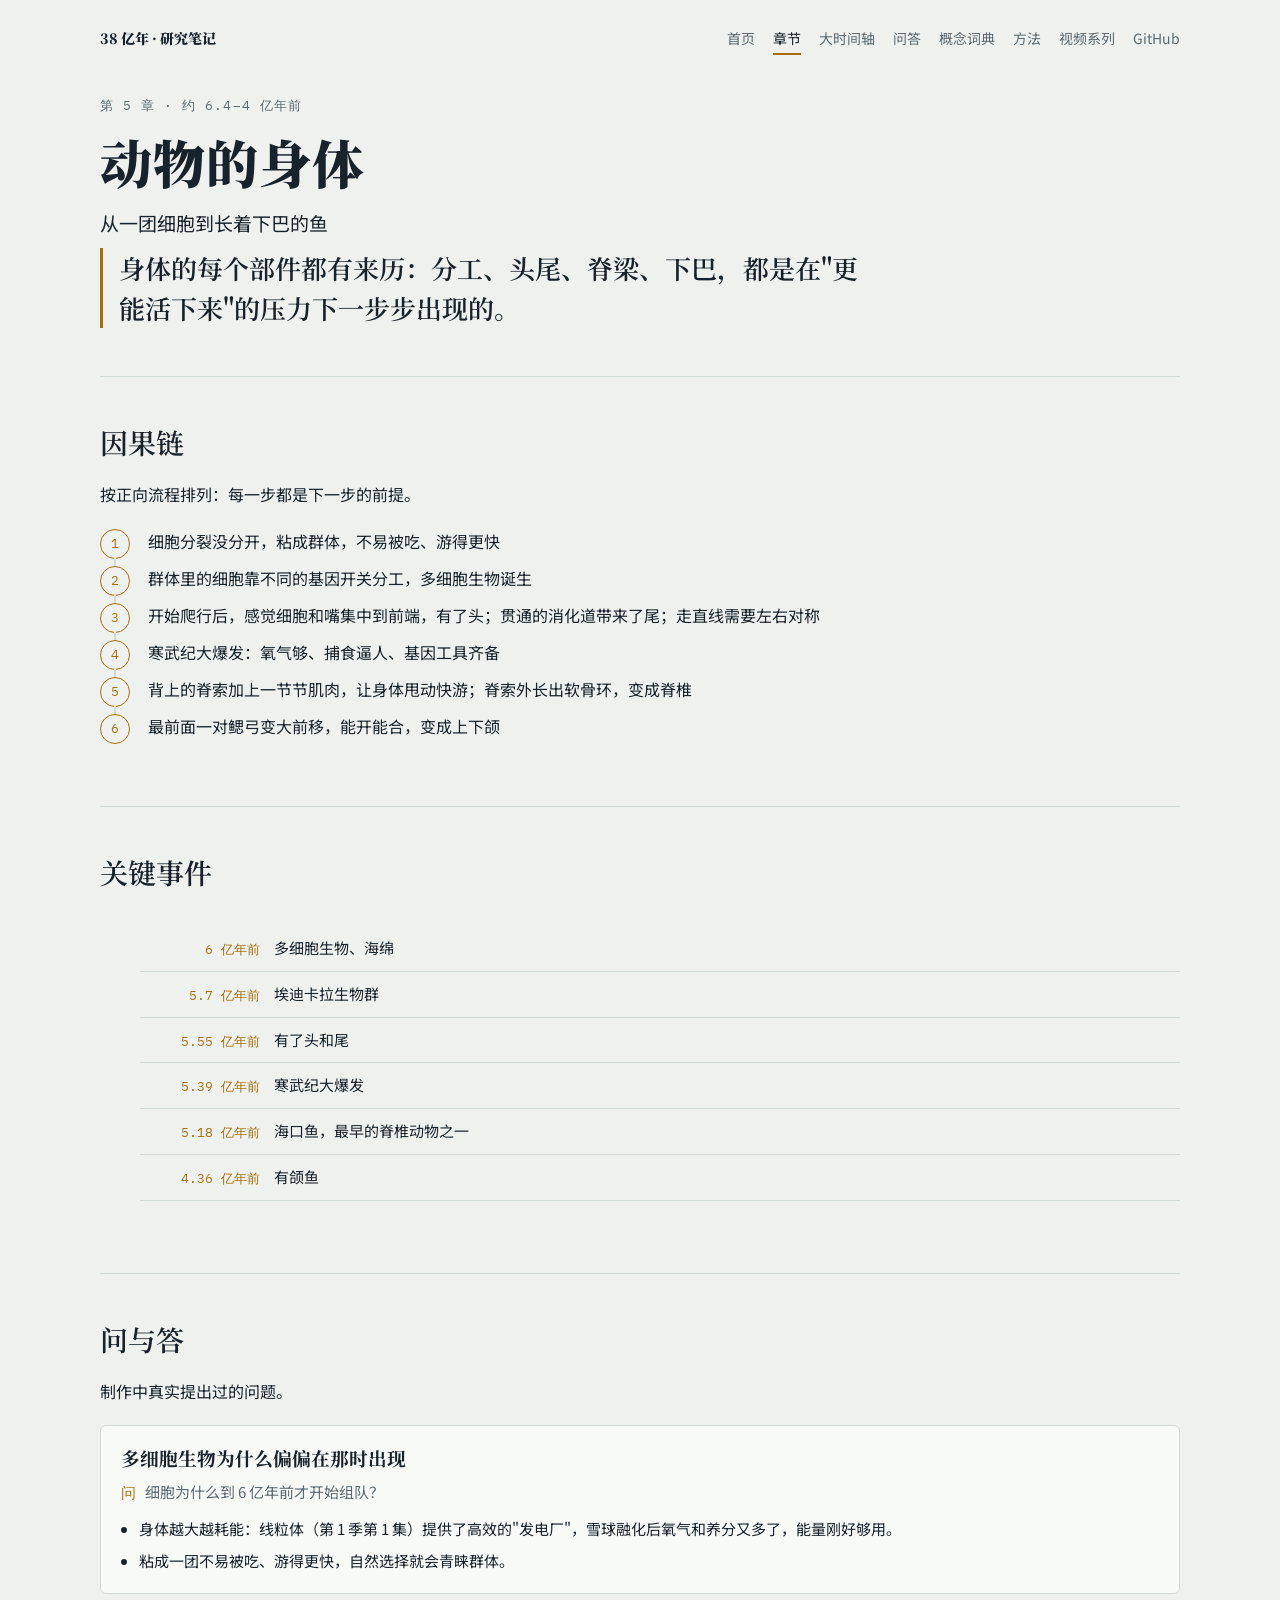
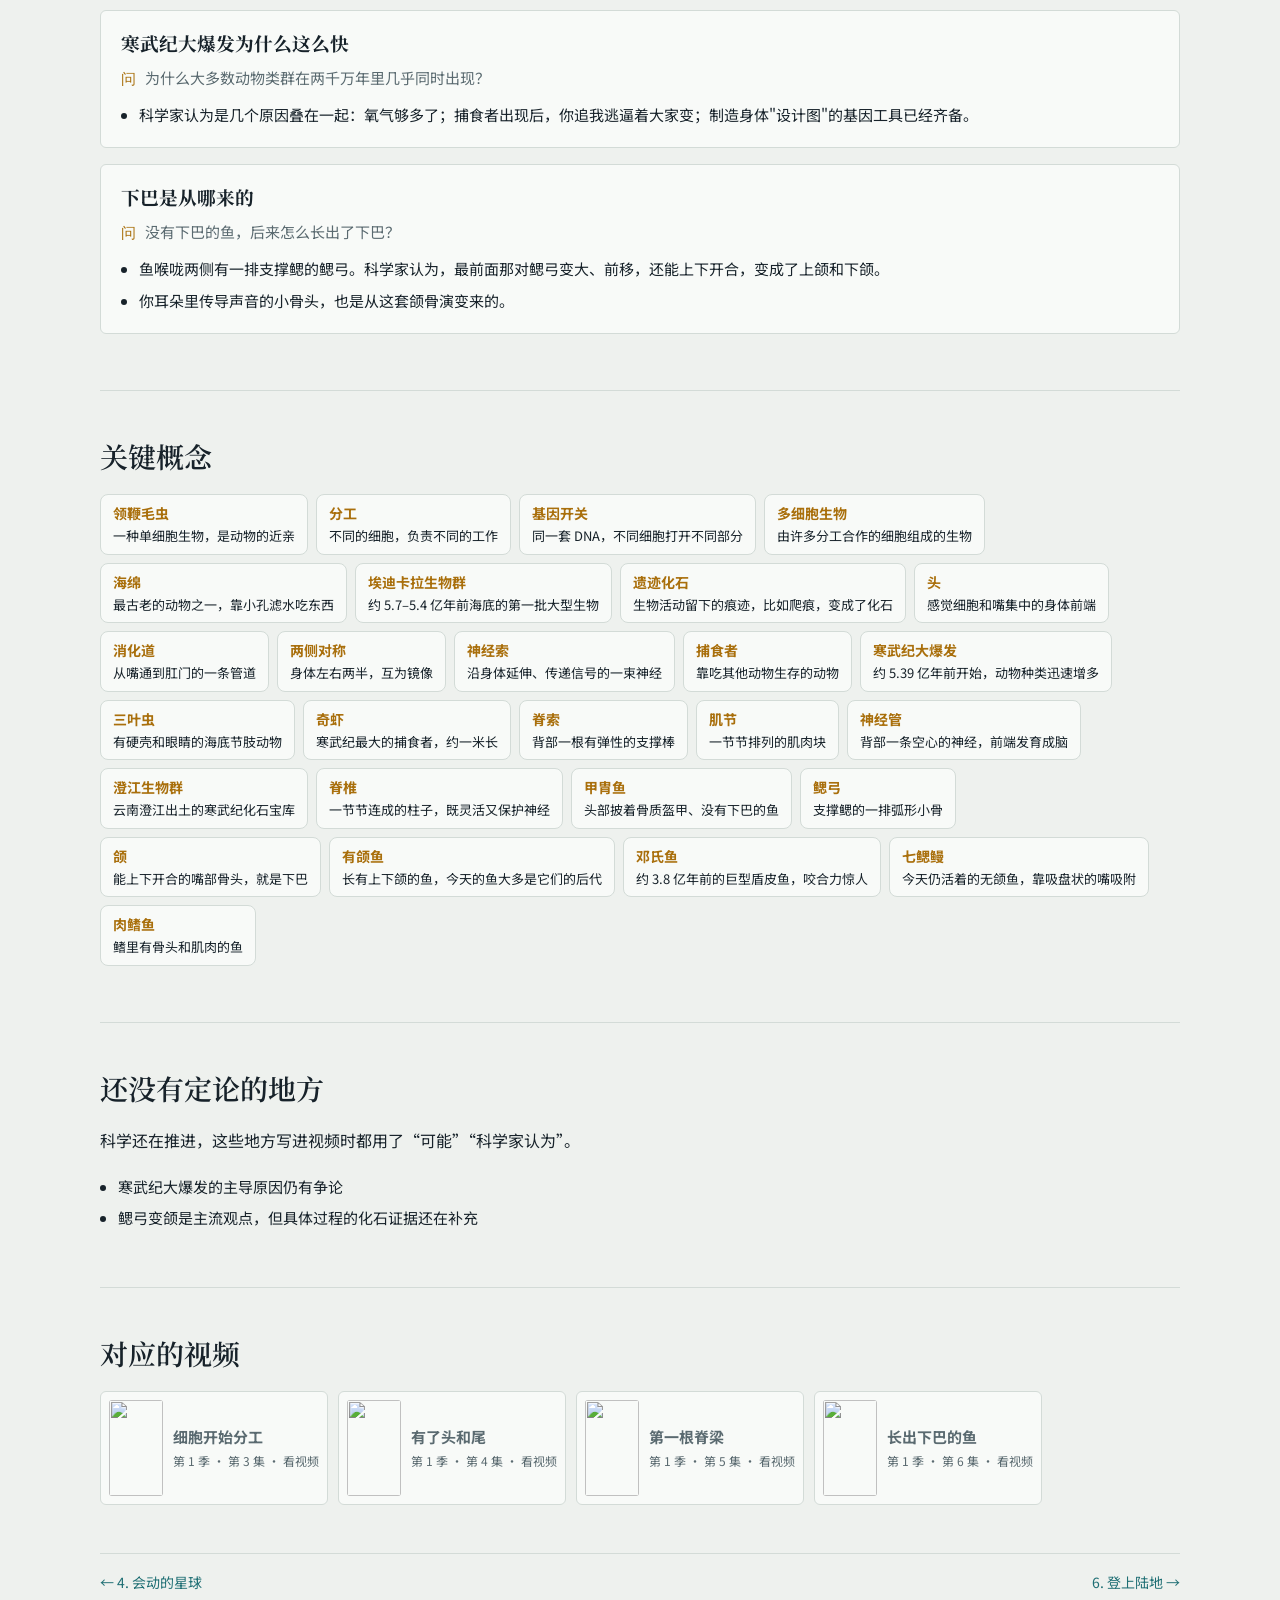
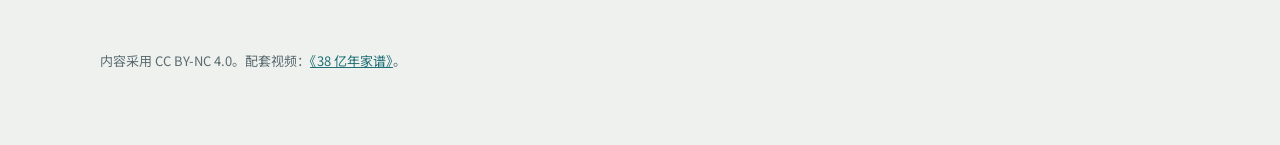
==== ch-body.html @ 41a0f49c "Research notes site: two lines, seven chapters, timeline, Q&A, glossary, method Co-Authored-By: Clau" ====
<!doctype html>
<html lang="zh-CN"><head><meta charset="utf-8"><meta name="viewport" content="width=device-width, initial-scale=1, viewport-fit=cover">
<title>动物的身体 · 38 亿年研究笔记</title><meta name="description" content="身体的每个部件都有来历：分工、头尾、脊梁、下巴，都是在&quot;更能活下来&quot;的压力下一步步出现的。"><link rel="preconnect" href="https://fonts.googleapis.com"><link rel="stylesheet" href="https://fonts.googleapis.com/css2?family=Noto+Serif+SC:wght@600;900&family=Noto+Sans+SC:wght@400;500;700&family=IBM+Plex+Mono:wght@400;500&display=swap"><link rel="stylesheet" href="style.css"></head>
<body><div class="wrap"><nav class="nav" aria-label="网站导航"><a class="brand" href="index.html">38 亿年 · 研究笔记</a><a href="index.html">首页</a><a href="ch-earth.html" aria-current="page">章节</a><a href="timeline.html">大时间轴</a><a href="questions.html">问答</a><a href="glossary.html">概念词典</a><a href="method.html">方法</a><a href="https://4jt8jty9sk-cpu.github.io/38-billion-years/site/">视频系列</a><a href="https://github.com/4jt8jty9sk-cpu/38-billion-years-research">GitHub</a></nav><header class="page-head"><p class="kicker">第 5 章 · 约 6.4–4 亿年前</p><h1>动物的身体</h1><p class="lede">从一团细胞到长着下巴的鱼</p></header>
<p class="thesis">身体的每个部件都有来历：分工、头尾、脊梁、下巴，都是在&quot;更能活下来&quot;的压力下一步步出现的。</p>
<section class="block"><h2>因果链</h2><p class=col>按正向流程排列：每一步都是下一步的前提。</p><ol class="chain"><li>细胞分裂没分开，粘成群体，不易被吃、游得更快</li><li>群体里的细胞靠不同的基因开关分工，多细胞生物诞生</li><li>开始爬行后，感觉细胞和嘴集中到前端，有了头；贯通的消化道带来了尾；走直线需要左右对称</li><li>寒武纪大爆发：氧气够、捕食逼人、基因工具齐备</li><li>背上的脊索加上一节节肌肉，让身体甩动快游；脊索外长出软骨环，变成脊椎</li><li>最前面一对鳃弓变大前移，能开能合，变成上下颌</li></ol></section>
<section class="block"><h2>关键事件</h2><ol class="dt"><li><time>6 亿年前</time><span>多细胞生物、海绵</span></li><li><time>5.7 亿年前</time><span>埃迪卡拉生物群</span></li><li><time>5.55 亿年前</time><span>有了头和尾</span></li><li><time>5.39 亿年前</time><span>寒武纪大爆发</span></li><li><time>5.18 亿年前</time><span>海口鱼，最早的脊椎动物之一</span></li><li><time>4.36 亿年前</time><span>有颌鱼</span></li></ol></section>
<section class="block"><h2>问与答</h2><p class=col>制作中真实提出过的问题。</p><div class="notes"><article class="note" id="why-then"><h3>多细胞生物为什么偏偏在那时出现</h3><p class="q">细胞为什么到 6 亿年前才开始组队？</p><ul><li>身体越大越耗能：线粒体（第 1 季第 1 集）提供了高效的&quot;发电厂&quot;，雪球融化后氧气和养分又多了，能量刚好够用。</li><li>粘成一团不易被吃、游得更快，自然选择就会青睐群体。</li></ul></article><article class="note" id="cambrian"><h3>寒武纪大爆发为什么这么快</h3><p class="q">为什么大多数动物类群在两千万年里几乎同时出现？</p><ul><li>科学家认为是几个原因叠在一起：氧气够多了；捕食者出现后，你追我逃逼着大家变；制造身体&quot;设计图&quot;的基因工具已经齐备。</li></ul></article><article class="note" id="jaws"><h3>下巴是从哪来的</h3><p class="q">没有下巴的鱼，后来怎么长出了下巴？</p><ul><li>鱼喉咙两侧有一排支撑鳃的鳃弓。科学家认为，最前面那对鳃弓变大、前移，还能上下开合，变成了上颌和下颌。</li><li>你耳朵里传导声音的小骨头，也是从这套颌骨演变来的。</li></ul></article></div></section>
<section class="block"><h2>关键概念</h2><div class="chips"><span class="chip"><b>领鞭毛虫</b>一种单细胞生物，是动物的近亲</span><span class="chip"><b>分工</b>不同的细胞，负责不同的工作</span><span class="chip"><b>基因开关</b>同一套 DNA，不同细胞打开不同部分</span><span class="chip"><b>多细胞生物</b>由许多分工合作的细胞组成的生物</span><span class="chip"><b>海绵</b>最古老的动物之一，靠小孔滤水吃东西</span><span class="chip"><b>埃迪卡拉生物群</b>约 5.7–5.4 亿年前海底的第一批大型生物</span><span class="chip"><b>遗迹化石</b>生物活动留下的痕迹，比如爬痕，变成了化石</span><span class="chip"><b>头</b>感觉细胞和嘴集中的身体前端</span><span class="chip"><b>消化道</b>从嘴通到肛门的一条管道</span><span class="chip"><b>两侧对称</b>身体左右两半，互为镜像</span><span class="chip"><b>神经索</b>沿身体延伸、传递信号的一束神经</span><span class="chip"><b>捕食者</b>靠吃其他动物生存的动物</span><span class="chip"><b>寒武纪大爆发</b>约 5.39 亿年前开始，动物种类迅速增多</span><span class="chip"><b>三叶虫</b>有硬壳和眼睛的海底节肢动物</span><span class="chip"><b>奇虾</b>寒武纪最大的捕食者，约一米长</span><span class="chip"><b>脊索</b>背部一根有弹性的支撑棒</span><span class="chip"><b>肌节</b>一节节排列的肌肉块</span><span class="chip"><b>神经管</b>背部一条空心的神经，前端发育成脑</span><span class="chip"><b>澄江生物群</b>云南澄江出土的寒武纪化石宝库</span><span class="chip"><b>脊椎</b>一节节连成的柱子，既灵活又保护神经</span><span class="chip"><b>甲胄鱼</b>头部披着骨质盔甲、没有下巴的鱼</span><span class="chip"><b>鳃弓</b>支撑鳃的一排弧形小骨</span><span class="chip"><b>颌</b>能上下开合的嘴部骨头，就是下巴</span><span class="chip"><b>有颌鱼</b>长有上下颌的鱼，今天的鱼大多是它们的后代</span><span class="chip"><b>邓氏鱼</b>约 3.8 亿年前的巨型盾皮鱼，咬合力惊人</span><span class="chip"><b>七鳃鳗</b>今天仍活着的无颌鱼，靠吸盘状的嘴吸附</span><span class="chip"><b>肉鳍鱼</b>鳍里有骨头和肌肉的鱼</span></div></section>
<section class="block"><h2>还没有定论的地方</h2><p class=col>科学还在推进，这些地方写进视频时都用了“可能”“科学家认为”。</p><ul class="open"><li>寒武纪大爆发的主导原因仍有争论</li><li>鳃弓变颌是主流观点，但具体过程的化石证据还在补充</li></ul></section>
<section class="block"><h2>对应的视频</h2><div class="vids"><a href="https://4jt8jty9sk-cpu.github.io/38-billion-years/site/ep09.html"><img src="https://4jt8jty9sk-cpu.github.io/38-billion-years/site/posters/ep9.jpg" alt="" loading="lazy"><span><b>细胞开始分工</b><span>第 1 季 · 第 3 集 · 看视频</span></span></a><a href="https://4jt8jty9sk-cpu.github.io/38-billion-years/site/ep10.html"><img src="https://4jt8jty9sk-cpu.github.io/38-billion-years/site/posters/ep10.jpg" alt="" loading="lazy"><span><b>有了头和尾</b><span>第 1 季 · 第 4 集 · 看视频</span></span></a><a href="https://4jt8jty9sk-cpu.github.io/38-billion-years/site/ep11.html"><img src="https://4jt8jty9sk-cpu.github.io/38-billion-years/site/posters/ep11.jpg" alt="" loading="lazy"><span><b>第一根脊梁</b><span>第 1 季 · 第 5 集 · 看视频</span></span></a><a href="https://4jt8jty9sk-cpu.github.io/38-billion-years/site/ep12.html"><img src="https://4jt8jty9sk-cpu.github.io/38-billion-years/site/posters/ep12.jpg" alt="" loading="lazy"><span><b>长出下巴的鱼</b><span>第 1 季 · 第 6 集 · 看视频</span></span></a></div></section>
<nav class="pager" aria-label="翻页"><a href="ch-planet.html">← 4. 会动的星球</a><a href="ch-land.html">6. 登上陆地 →</a></nav><p class="foot">内容采用 CC BY-NC 4.0。配套视频：<a href="https://4jt8jty9sk-cpu.github.io/38-billion-years/site/">《38 亿年家谱》</a>。</p></div></body></html>
---- style.css ----
/* Layout: a field notebook of deep time — a narrow reading column, one wide timeline strip, episode cards as specimen sheets */
:root {
  --paper: #eef1ee; --sheet: #f8faf8; --ink: #17222a; --muted: #5a6a70; --rule: #d3dbd7;
  --gold: #a96f0c; --gold-soft: #f3e3c2; --sea: #1f6f74; --sea-soft: #d6ebe9; --rust: #a2462b;
  --display: "Noto Serif SC", "Songti SC", "STSong", serif;
  --body: "Noto Sans SC", "PingFang SC", "Microsoft YaHei", system-ui, sans-serif;
  --mono: "IBM Plex Mono", ui-monospace, "SFMono-Regular", Menlo, monospace;
}
@media (prefers-color-scheme: dark) { :root:not([data-theme="light"]) {
  --paper: #0f171c; --sheet: #16222a; --ink: #e7ece9; --muted: #98a8ad; --rule: #2a3a42;
  --gold: #f0c26a; --gold-soft: #3a2f1a; --sea: #6cc3c4; --sea-soft: #173238; --rust: #e98b6d; color-scheme: dark } }
:root[data-theme="dark"] {
  --paper: #0f171c; --sheet: #16222a; --ink: #e7ece9; --muted: #98a8ad; --rule: #2a3a42;
  --gold: #f0c26a; --gold-soft: #3a2f1a; --sea: #6cc3c4; --sea-soft: #173238; --rust: #e98b6d; color-scheme: dark }
* { box-sizing: border-box }
body { background: var(--paper); color: var(--ink); font-family: var(--body); font-size: 16px; line-height: 1.75;
  padding-left: max(16px, env(safe-area-inset-left, 0px)); padding-right: max(16px, env(safe-area-inset-right, 0px)); padding-block: 0 64px }
.wrap { max-width: 1080px; margin: 0 auto }
.col { max-width: 720px }
h1, h2, h3 { font-family: var(--display); text-wrap: balance; line-height: 1.25; margin: 0 }
p { margin: 0 }
a { color: var(--sea) }
a:focus-visible { outline: 2px solid var(--gold); outline-offset: 2px }
.mono { font-family: var(--mono); font-variant-numeric: tabular-nums }

.top { padding-block: 56px 28px; display: grid; gap: 20px }
.kicker { font-family: var(--mono); font-size: 13px; letter-spacing: .08em; color: var(--muted) }
h1 { font-size: clamp(44px, 9vw, 84px); font-weight: 900; letter-spacing: .02em }
h1 em { font-style: normal; color: var(--gold) }
.lede { font-size: 19px; max-width: 34em; color: var(--ink) }
.facts { display: flex; flex-wrap: wrap; gap: 8px 28px; font-size: 14px; color: var(--muted); border-top: 1px solid var(--rule); padding-top: 16px }
.facts b { font-family: var(--mono); font-weight: 500; color: var(--ink); font-size: 22px; margin-right: 6px }

.timeline { margin-block: 12px 8px; overflow-x: auto }
.timeline svg { min-width: 680px; width: 100%; height: auto; display: block }
.tl-bar { fill: var(--rule) } .tl-zone { fill: var(--gold-soft) } .tl-tick { stroke: var(--muted) }
.tl-lab { fill: var(--muted); font: 12px var(--mono) } .tl-note { fill: var(--muted); font: 12px var(--body) } .tl-lead { fill: none; stroke: var(--muted); stroke-width: 1 }
.tl-done { fill: var(--gold) } .tl-num { fill: var(--sheet); font: 500 10px var(--mono) }
.cap { font-size: 13px; color: var(--muted) }

section.block { padding-block: 48px 8px; border-top: 1px solid var(--rule); margin-top: 48px; display: grid; gap: 20px }
section.block > h2, .season h2 { font-size: 28px; font-weight: 600 }
.season { margin-top: 40px }
.season header { display: flex; align-items: baseline; justify-content: space-between; gap: 12px; flex-wrap: wrap; margin-bottom: 16px }
.season h2 span { font-family: var(--body); font-weight: 400; font-size: 17px; color: var(--muted); margin-left: 12px }
.count { font-family: var(--mono); font-size: 13px; color: var(--muted) }
.grid { display: grid; grid-template-columns: repeat(auto-fill, minmax(300px, 1fr)); gap: 16px }
.ep { display: grid; grid-template-columns: 96px 1fr; gap: 14px; background: var(--sheet); border: 1px solid var(--rule); border-radius: 6px; padding: 12px; min-width: 0 }
.play { position: relative; display: block; padding: 0; border: 0; background: none; cursor: pointer; border-radius: 3px; width: 96px; align-self: start }
.play img { width: 100%; height: auto; aspect-ratio: 9 / 16; object-fit: cover; border-radius: 3px; display: block; max-width: 100% }
.play .tri { position: absolute; inset: 0; margin: auto; width: 40px; height: 40px; border-radius: 50%; background: rgba(10, 16, 20, .62); box-shadow: 0 0 0 2px var(--gold) }
.play .tri::after { content: ""; position: absolute; left: 15px; top: 11px; border-style: solid; border-width: 9px 0 9px 14px; border-color: transparent transparent transparent #fff }
.play:hover .tri, .play:focus-visible .tri { background: var(--gold) }
.play:focus-visible { outline: 2px solid var(--gold); outline-offset: 2px }
dialog.player { border: 0; padding: 0; background: var(--sheet); color: var(--ink); border-radius: 8px; max-width: min(94vw, 460px); width: 100% }
dialog.player::backdrop { background: rgba(8, 12, 16, .78) }
.player video { display: block; width: 100%; max-height: 74vh; aspect-ratio: 9 / 16; background: #000; border-radius: 8px 8px 0 0 }
.player .pbar { display: flex; gap: 12px; justify-content: space-between; align-items: start; padding: 12px 14px }
.player .pbar p { font-size: 14px; line-height: 1.5 }
.player .pbar small { display: block; color: var(--sea); font-size: 13px }
.player .close { flex: none; font: inherit; font-size: 14px; padding: 6px 12px; border: 1px solid var(--rule); border-radius: 999px; background: transparent; color: var(--ink); cursor: pointer }
.ep-body { display: grid; gap: 4px; align-content: start; min-width: 0 }
.ep-no { font-family: var(--mono); font-size: 12px; color: var(--muted); display: flex; justify-content: space-between; gap: 8px }
.ep h3 { font-size: 19px; font-weight: 600 }
.era { font-family: var(--mono); font-size: 12px; color: var(--gold) }
.what { font-size: 14px; line-height: 1.6 }
.you { font-size: 13px; line-height: 1.55; color: var(--sea); margin-top: 4px }
.you span { display: block; font-size: 11px; letter-spacing: .06em; color: var(--muted) }
.terms { font-size: 12px; color: var(--muted); margin-top: 2px }
.ep.planned { grid-template-columns: 1fr; background: transparent; border-style: dashed }
.state { font-size: 11px; padding: 0 8px; border: 1px solid var(--rule); border-radius: 999px }
.state.review { color: var(--gold); border-color: var(--gold) }

.steps { list-style: none; padding: 0; margin: 0; display: grid; grid-template-columns: repeat(auto-fit, minmax(160px, 1fr)); gap: 0; border: 1px solid var(--rule); border-radius: 6px; overflow: hidden }
.steps li { padding: 16px; border-right: 1px solid var(--rule); background: var(--sheet); display: grid; gap: 4px; align-content: start }
.steps li:last-child { border-right: 0 }
.steps b { font-family: var(--mono); font-weight: 500; font-size: 12px; color: var(--gold) }
.steps strong { font-family: var(--display); font-size: 20px; font-weight: 600 }
.steps span { font-size: 14px; color: var(--muted); line-height: 1.55 }
.tbl { overflow-x: auto; border: 1px solid var(--rule); border-radius: 6px; background: var(--sheet) }
table { border-collapse: collapse; width: 100%; font-size: 14px; min-width: 560px }
th, td { text-align: left; padding: 10px 14px; border-bottom: 1px solid var(--rule); vertical-align: top; line-height: 1.6 }
th { font-weight: 500; font-size: 12px; letter-spacing: .06em; color: var(--muted); background: var(--paper) }
tr:last-child td { border-bottom: 0 }
td.k { white-space: nowrap; font-weight: 500 }
.card-demo { display: inline-grid; gap: 4px; padding: 14px 18px; border: 2px solid var(--gold); border-radius: 12px; background: var(--ink); color: var(--paper); max-width: 100% }
.card-demo b { color: var(--gold); font-size: 18px }
.three { display: grid; grid-template-columns: repeat(auto-fit, minmax(240px, 1fr)); gap: 16px }
.three > div { background: var(--sheet); border: 1px solid var(--rule); border-radius: 6px; padding: 18px; display: grid; gap: 10px; align-content: start; min-width: 0 }
.three h3 { font-size: 19px; font-weight: 600 }
.three ol, .three ul { margin: 0; padding-left: 1.2em; display: grid; gap: 6px; font-size: 15px; line-height: 1.6 }
.todo { list-style: none; padding: 0; margin: 0; display: grid; gap: 8px }
.todo li { display: flex; gap: 10px; align-items: baseline }
.todo li::before { content: ""; width: 14px; height: 14px; border: 1.5px solid var(--muted); border-radius: 3px; flex: none; transform: translateY(2px) }
pre { margin: 0; padding: 16px; background: var(--sheet); border: 1px solid var(--rule); border-radius: 6px; overflow-x: auto; font: 13px/1.7 var(--mono) }
.foot { margin-top: 56px; font-size: 13px; color: var(--muted) }
@media (max-width: 520px) { .ep { grid-template-columns: 80px 1fr } .play { width: 80px } .steps li { border-right: 0; border-bottom: 1px solid var(--rule) } }

/* ---- shared nav and sub pages ---- */
.nav { display: flex; flex-wrap: wrap; gap: 6px 18px; padding-block: 18px 0; font-size: 14px }
.nav a { color: var(--muted); text-decoration: none; padding-bottom: 2px; border-bottom: 2px solid transparent }
.nav a:hover { color: var(--ink) }
.nav a[aria-current="page"] { color: var(--ink); border-bottom-color: var(--gold) }
.nav .brand { font-family: var(--display); font-weight: 900; color: var(--ink); margin-right: auto }
.page-head { padding-block: 40px 8px; display: grid; gap: 12px }
.page-head h1 { font-size: clamp(32px, 6vw, 52px) }
.ep h3 a { color: inherit; text-decoration: none }
.ep h3 a:hover { color: var(--sea) }
.more { font-size: 13px; color: var(--sea); text-decoration: none }
.detail { display: grid; grid-template-columns: minmax(0, 300px) minmax(0, 1fr); gap: 32px; align-items: start; margin-top: 24px }
.detail video { width: 100%; aspect-ratio: 9 / 16; background: #000; border-radius: 6px; display: block; max-width: 100% }
.detail .side { display: grid; gap: 10px; position: sticky; top: calc(16px + env(safe-area-inset-top, 0px)) }
.flow { list-style: none; padding: 0; margin: 0; display: grid; gap: 0; border-left: 2px solid var(--rule) }
.flow > li { padding: 0 0 22px 22px; position: relative; display: grid; gap: 6px }
.flow > li::before { content: ""; position: absolute; left: -7px; top: 8px; width: 12px; height: 12px; border-radius: 50%; background: var(--paper); border: 2px solid var(--gold) }
.flow .lab { font-family: var(--mono); font-size: 12px; letter-spacing: .06em; color: var(--gold) }
.flow h3 { font-size: 20px; font-weight: 600 }
.flow ol { margin: 0; padding-left: 1.2em; display: grid; gap: 4px; font-size: 15px; line-height: 1.65 }
.flow p { font-size: 15px; line-height: 1.7 }
.chips { display: flex; flex-wrap: wrap; gap: 8px }
.chip { border: 1px solid var(--rule); background: var(--sheet); border-radius: 8px; padding: 8px 12px; display: grid; gap: 2px; font-size: 13px; line-height: 1.5; max-width: 100% }
.chip b { font-size: 14px; color: var(--gold) }
.script { display: grid; gap: 0; border: 1px solid var(--rule); border-radius: 6px; background: var(--sheet); overflow: hidden }
.script div { display: grid; grid-template-columns: 56px 1fr; gap: 12px; padding: 8px 14px; border-bottom: 1px solid var(--rule); font-size: 14px; line-height: 1.6 }
.script div:last-child { border-bottom: 0 }
.script time { font-family: var(--mono); font-size: 12px; color: var(--muted); padding-top: 2px }
.script .r { background: var(--paper) }
.pager { display: flex; justify-content: space-between; gap: 16px; flex-wrap: wrap; margin-top: 40px; padding-top: 16px; border-top: 1px solid var(--rule); font-size: 14px }
.pager a { color: var(--sea); text-decoration: none }
.note { background: var(--sheet); border: 1px solid var(--rule); border-radius: 6px; padding: 20px; display: grid; gap: 10px; min-width: 0 }
.note .q { font-size: 15px; color: var(--muted) }
.note .q::before { content: "问 "; font-family: var(--mono); color: var(--gold) }
.note ul { margin: 0; padding-left: 1.2em; display: grid; gap: 6px; font-size: 15px; line-height: 1.7 }
.note .tag { font-family: var(--mono); font-size: 12px; color: var(--sea) }
.notes { display: grid; gap: 16px }
.log { list-style: none; padding: 0; margin: 0; display: grid; gap: 0 }
.log li { display: grid; grid-template-columns: 96px 56px 1fr; gap: 12px; padding: 10px 0; border-bottom: 1px solid var(--rule); font-size: 15px; line-height: 1.6 }
.log time { font-family: var(--mono); font-size: 12px; color: var(--muted); padding-top: 3px }
.kind { font-size: 12px; padding: 0 8px; border-radius: 999px; border: 1px solid var(--rule); height: fit-content; text-align: center }
.kind.k-修正 { color: var(--rust); border-color: var(--rust) }
.kind.k-制作 { color: var(--sea); border-color: var(--sea) }
.kind.k-决策, .kind.k-方向 { color: var(--gold); border-color: var(--gold) }
@media (max-width: 720px) { .detail { grid-template-columns: 1fr } .detail .side { position: static; max-width: 300px } .log li { grid-template-columns: 1fr; gap: 2px } }

.plain { margin: 0; padding-left: 1.2em; display: grid; gap: 8px; font-size: 16px; line-height: 1.75; max-width: 46em }
.lines td.muted { color: var(--muted); font-size: 13px }
.lines tr.gene td { border-top: 2px dashed var(--gold) }
.cards3 { display: grid; grid-template-columns: repeat(auto-fill, minmax(220px, 1fr)); gap: 12px }
.cards3 > div { background: var(--sheet); border: 1px solid var(--rule); border-radius: 6px; padding: 16px; display: grid; gap: 6px; align-content: start; min-width: 0 }
.cards3 h3 { font-size: 18px; font-weight: 600 } .cards3 p { font-size: 14px; line-height: 1.6 }
.three p { font-size: 15px; line-height: 1.7 }
.gloss { margin-top: 32px } .gloss h2 { font-size: 20px; font-weight: 600; margin-bottom: 12px } .gloss h2 a { color: inherit; text-decoration: none } .gloss h2 a:hover { color: var(--sea) }
.gloss dl { margin: 0; display: grid; grid-template-columns: repeat(auto-fill, minmax(260px, 1fr)); gap: 10px }
.gloss dl > div { background: var(--sheet); border: 1px solid var(--rule); border-radius: 6px; padding: 12px 14px; min-width: 0 }
.gloss dt { font-weight: 700; color: var(--gold); font-size: 15px } .gloss dd { margin: 2px 0 0; font-size: 14px; line-height: 1.6 }

.tour { display: grid; grid-template-columns: repeat(auto-fill, minmax(200px, 1fr)); gap: 10px; margin-block: 8px 28px }
.tour a { display: grid; gap: 2px; padding: 12px 14px; border: 1px solid var(--rule); border-radius: 6px; background: var(--sheet); color: var(--ink); text-decoration: none; min-width: 0 }
.tour a:hover, .tour a:focus-visible { border-color: var(--gold) }
.tour b { font-family: var(--display); font-size: 17px; font-weight: 600 } .tour span { font-size: 13px; color: var(--muted); line-height: 1.5 }
/* ---- research site ---- */
.chapters { display: grid; grid-template-columns: repeat(auto-fill, minmax(300px, 1fr)); gap: 14px }
.chap { display: grid; gap: 6px; padding: 18px; background: var(--sheet); border: 1px solid var(--rule); border-radius: 6px; color: var(--ink); text-decoration: none; min-width: 0 }
.chap:hover, .chap:focus-visible { border-color: var(--gold) }
.chap .no { font-family: var(--mono); font-size: 12px; color: var(--gold) }
.chap h3 { font-size: 22px; font-weight: 600 } .chap .sub { font-size: 14px; color: var(--muted) } .chap p { font-size: 15px; line-height: 1.65 }
.thesis { font-family: var(--display); font-size: clamp(20px, 3.4vw, 26px); line-height: 1.55; font-weight: 600; max-width: 30em; border-left: 3px solid var(--gold); padding-left: 16px }
.chain { list-style: none; padding: 0; margin: 0; display: grid; gap: 0; counter-reset: c }
.chain li { counter-increment: c; display: grid; grid-template-columns: 36px 1fr; gap: 12px; align-items: start; font-size: 16px; line-height: 1.7; padding-bottom: 6px }
.chain li::before { content: counter(c); font-family: var(--mono); font-size: 13px; color: var(--gold); border: 1.5px solid var(--gold); border-radius: 50%; width: 28px; height: 28px; display: grid; place-items: center; margin-top: 1px }
.chain li + li { position: relative }
.chain li:not(:last-child)::after { content: ""; position: absolute; left: 14px; top: 30px; bottom: -2px; width: 1.5px; background: var(--rule) }
.chain li { position: relative }
.open { margin: 0; padding-left: 1.2em; display: grid; gap: 6px; font-size: 15px; line-height: 1.7; color: var(--ink) }
.vids { display: flex; flex-wrap: wrap; gap: 10px }
.vids a { display: grid; grid-template-columns: 54px 1fr; gap: 10px; align-items: center; padding: 8px; border: 1px solid var(--rule); border-radius: 6px; background: var(--sheet); color: var(--ink); text-decoration: none; max-width: 100%; min-width: 0 }
.vids img { width: 54px; height: 96px; object-fit: cover; border-radius: 3px }
.vids b { font-size: 15px; display: block } .vids span { font-size: 12px; color: var(--muted) }
.search { width: 100%; max-width: 420px; font: inherit; padding: 10px 14px; border: 1px solid var(--rule); border-radius: 6px; background: var(--sheet); color: var(--ink) }
.search:focus-visible { outline: 2px solid var(--gold); outline-offset: 1px }
.dt { display: grid; gap: 0 }
.dt li { display: grid; grid-template-columns: 120px 1fr auto; gap: 14px; padding: 9px 0; border-bottom: 1px solid var(--rule); align-items: baseline; font-size: 15px }
.dt time { font-family: var(--mono); font-size: 13px; color: var(--gold); text-align: right }
.dt .c { font-size: 12px; color: var(--muted) }
@media (max-width: 560px) { .dt li { grid-template-columns: 92px 1fr } .dt .c { grid-column: 2 } }
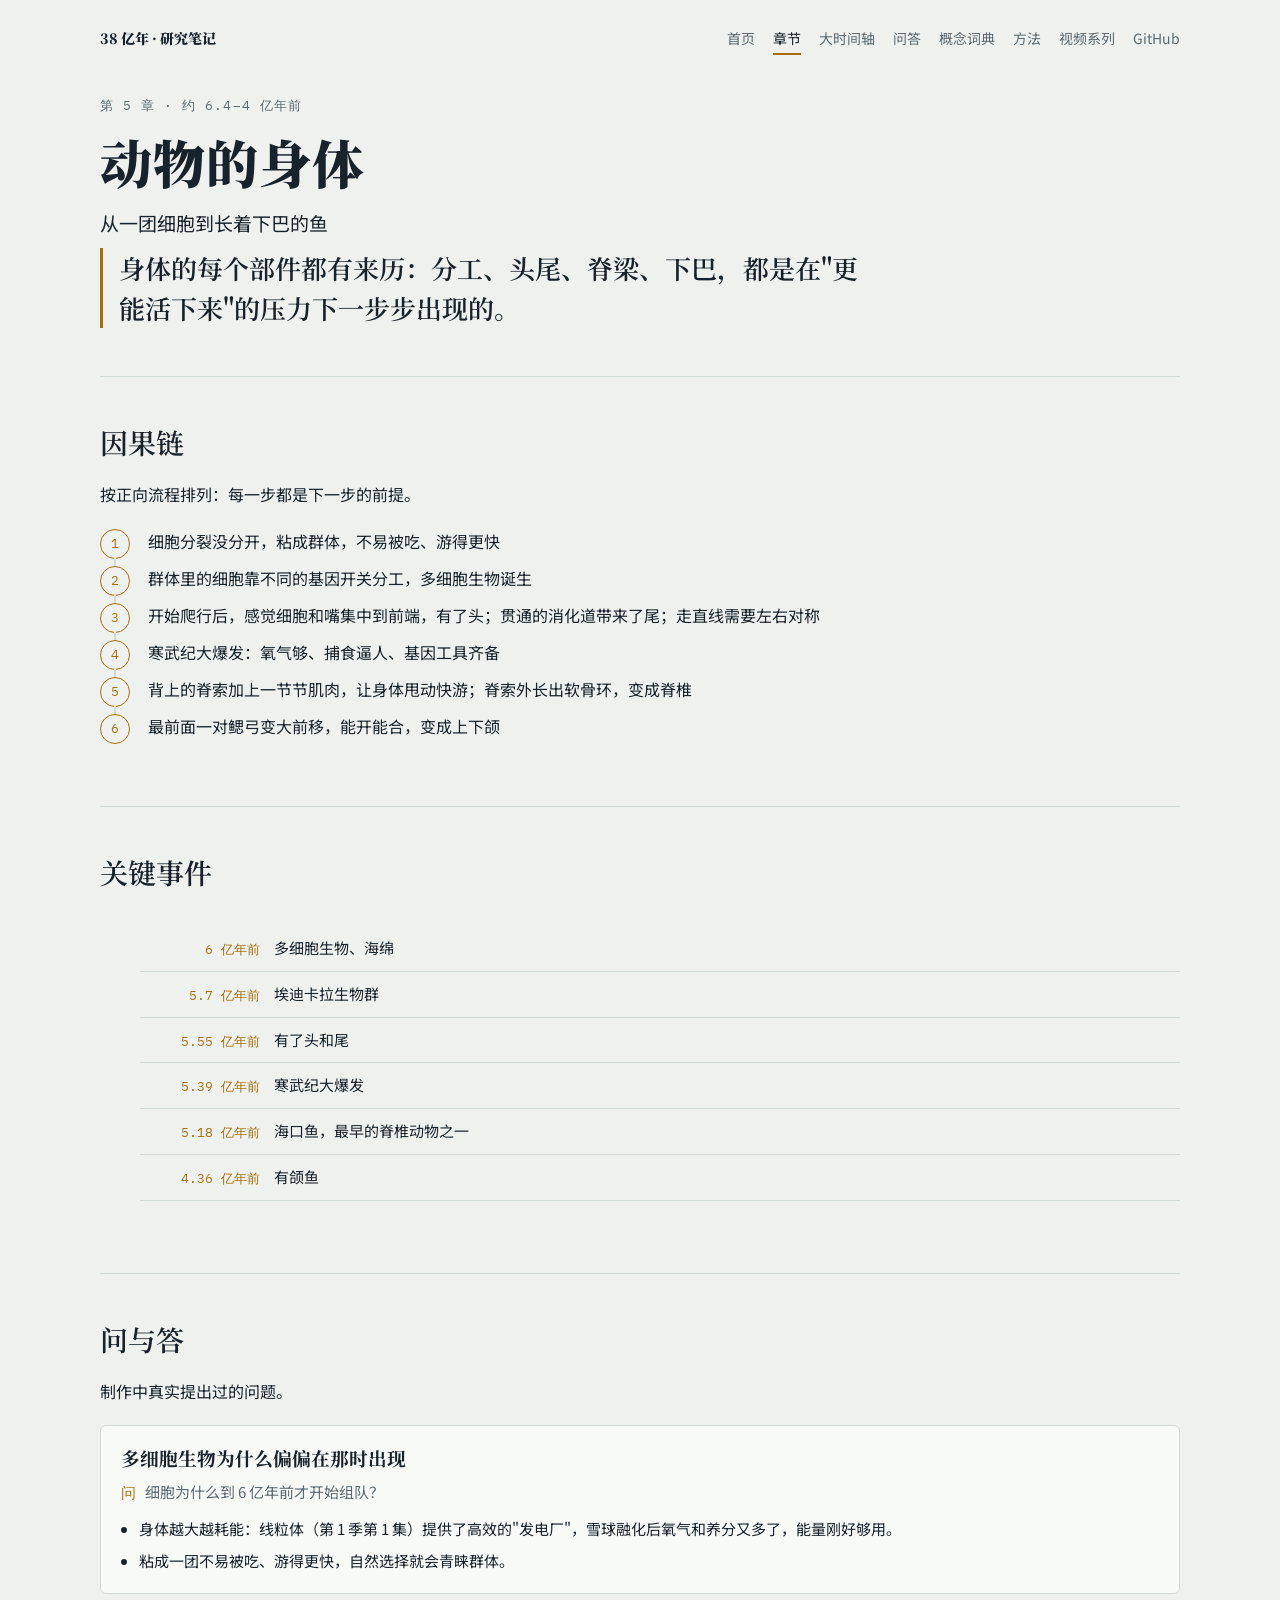
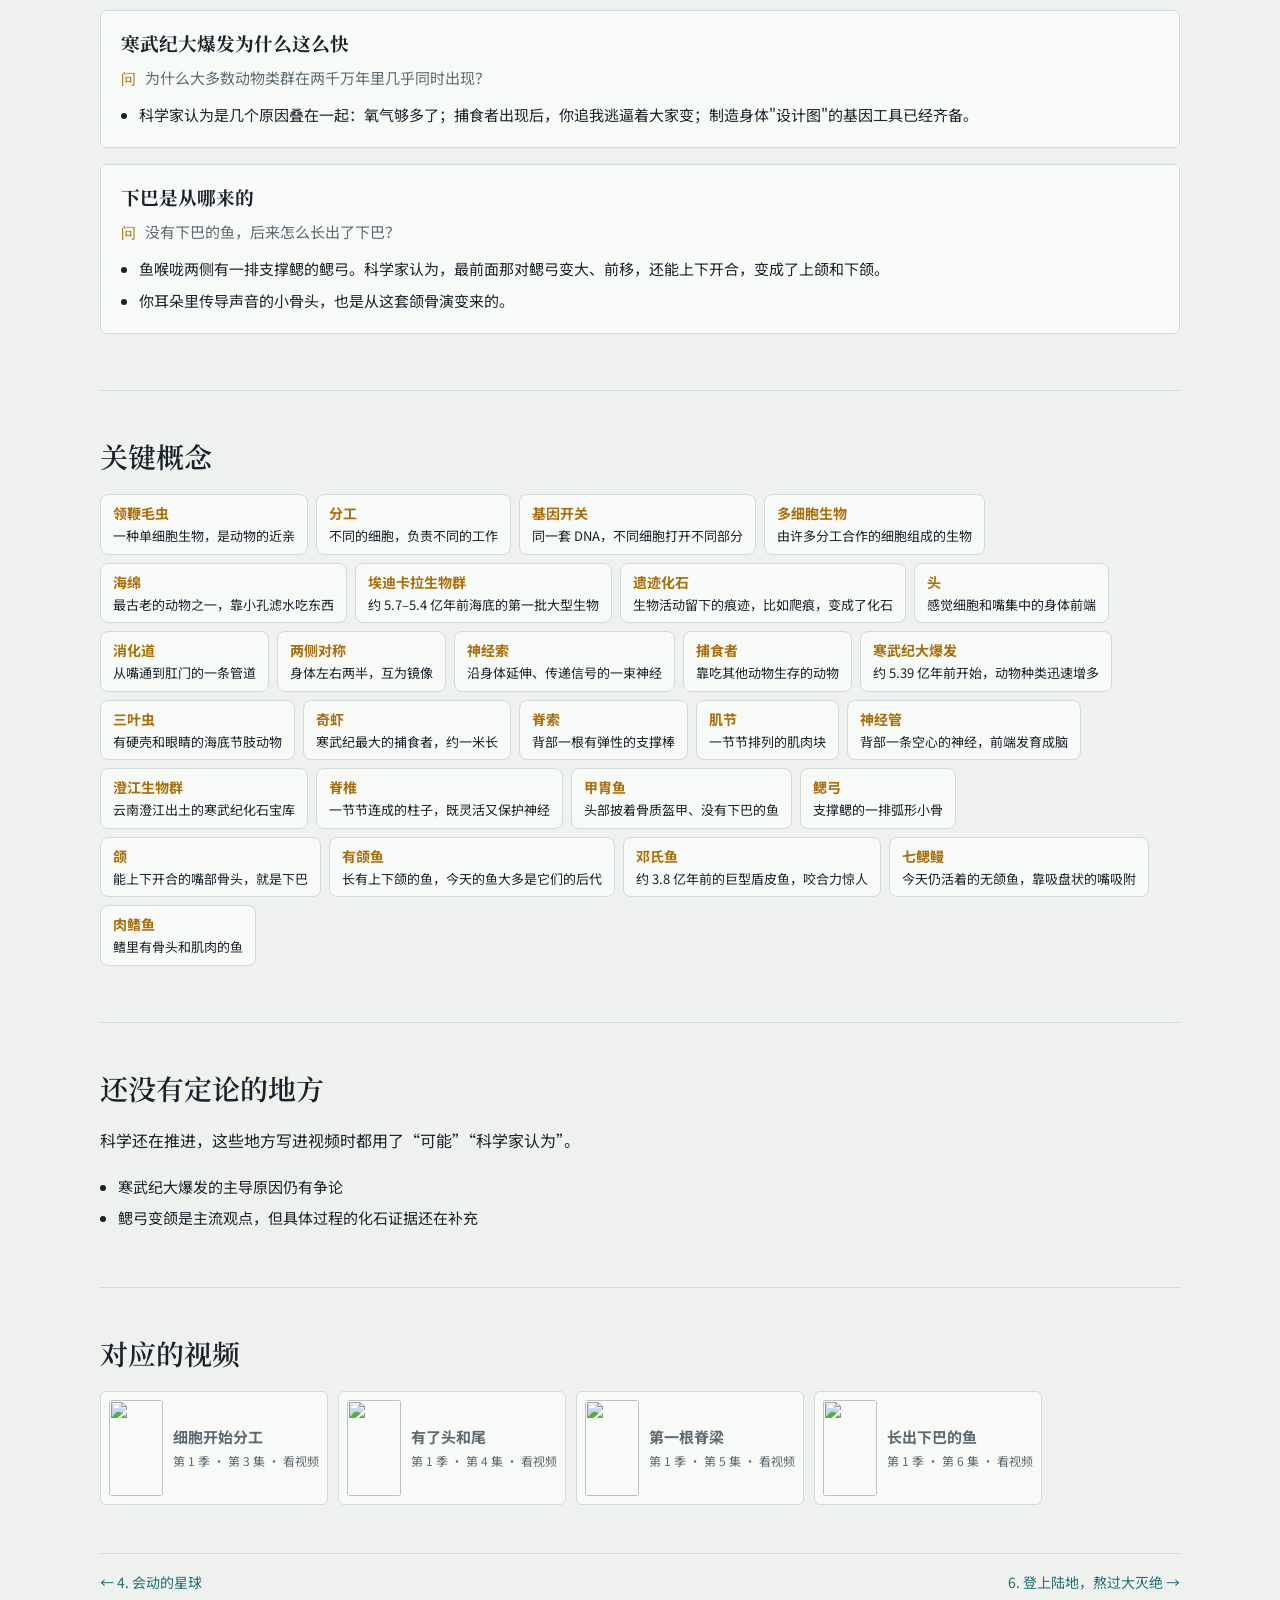
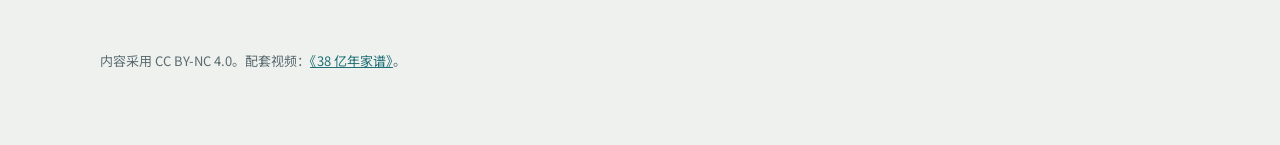
==== commit c1db2072: "登陆章加入二叠纪末大灭绝：盘古大陆、地幔柱、缺氧与酸化、幸存者 Co-Authored-By: Claude Opus 5.5 <noreply@anthropic.com> Claude-Sessi" ====
--- a/ch-body.html
+++ b/ch-body.html
@@ -1,12 +1,12 @@
 <!doctype html>
 <html lang="zh-CN"><head><meta charset="utf-8"><meta name="viewport" content="width=device-width, initial-scale=1, viewport-fit=cover">
 <title>动物的身体 · 38 亿年研究笔记</title><meta name="description" content="身体的每个部件都有来历：分工、头尾、脊梁、下巴，都是在&quot;更能活下来&quot;的压力下一步步出现的。"><link rel="preconnect" href="https://fonts.googleapis.com"><link rel="stylesheet" href="https://fonts.googleapis.com/css2?family=Noto+Serif+SC:wght@600;900&family=Noto+Sans+SC:wght@400;500;700&family=IBM+Plex+Mono:wght@400;500&display=swap"><link rel="stylesheet" href="style.css"></head>
-<body><div class="wrap"><nav class="nav" aria-label="网站导航"><a class="brand" href="index.html">38 亿年 · 研究笔记</a><a href="index.html">首页</a><a href="ch-earth.html" aria-current="page">章节</a><a href="timeline.html">大时间轴</a><a href="questions.html">问答</a><a href="glossary.html">概念词典</a><a href="method.html">方法</a><a href="https://4jt8jty9sk-cpu.github.io/38-billion-years/site/">视频系列</a><a href="https://github.com/4jt8jty9sk-cpu/38-billion-years-research">GitHub</a></nav><header class="page-head"><p class="kicker">第 5 章 · 约 6.4–4 亿年前</p><h1>动物的身体</h1><p class="lede">从一团细胞到长着下巴的鱼</p></header>
+<body><div class="wrap"><nav class="nav" aria-label="网站导航"><a class="brand" href="index.html">38 亿年 · 研究笔记</a><a href="index.html">首页</a><a href="ch-earth.html" aria-current="page">章节</a><a href="timeline.html">大时间轴</a><a href="questions.html">问答</a><a href="glossary.html">概念词典</a><a href="method.html">方法</a><a href="https://bluesky-rgb.github.io/38-billion-years-video/site/">视频系列</a><a href="https://github.com/bluesky-rgb/38-billion-years-research">GitHub</a></nav><header class="page-head"><p class="kicker">第 5 章 · 约 6.4–4 亿年前</p><h1>动物的身体</h1><p class="lede">从一团细胞到长着下巴的鱼</p></header>
 <p class="thesis">身体的每个部件都有来历：分工、头尾、脊梁、下巴，都是在&quot;更能活下来&quot;的压力下一步步出现的。</p>
 <section class="block"><h2>因果链</h2><p class=col>按正向流程排列：每一步都是下一步的前提。</p><ol class="chain"><li>细胞分裂没分开，粘成群体，不易被吃、游得更快</li><li>群体里的细胞靠不同的基因开关分工，多细胞生物诞生</li><li>开始爬行后，感觉细胞和嘴集中到前端，有了头；贯通的消化道带来了尾；走直线需要左右对称</li><li>寒武纪大爆发：氧气够、捕食逼人、基因工具齐备</li><li>背上的脊索加上一节节肌肉，让身体甩动快游；脊索外长出软骨环，变成脊椎</li><li>最前面一对鳃弓变大前移，能开能合，变成上下颌</li></ol></section>
 <section class="block"><h2>关键事件</h2><ol class="dt"><li><time>6 亿年前</time><span>多细胞生物、海绵</span></li><li><time>5.7 亿年前</time><span>埃迪卡拉生物群</span></li><li><time>5.55 亿年前</time><span>有了头和尾</span></li><li><time>5.39 亿年前</time><span>寒武纪大爆发</span></li><li><time>5.18 亿年前</time><span>海口鱼，最早的脊椎动物之一</span></li><li><time>4.36 亿年前</time><span>有颌鱼</span></li></ol></section>
 <section class="block"><h2>问与答</h2><p class=col>制作中真实提出过的问题。</p><div class="notes"><article class="note" id="why-then"><h3>多细胞生物为什么偏偏在那时出现</h3><p class="q">细胞为什么到 6 亿年前才开始组队？</p><ul><li>身体越大越耗能：线粒体（第 1 季第 1 集）提供了高效的&quot;发电厂&quot;，雪球融化后氧气和养分又多了，能量刚好够用。</li><li>粘成一团不易被吃、游得更快，自然选择就会青睐群体。</li></ul></article><article class="note" id="cambrian"><h3>寒武纪大爆发为什么这么快</h3><p class="q">为什么大多数动物类群在两千万年里几乎同时出现？</p><ul><li>科学家认为是几个原因叠在一起：氧气够多了；捕食者出现后，你追我逃逼着大家变；制造身体&quot;设计图&quot;的基因工具已经齐备。</li></ul></article><article class="note" id="jaws"><h3>下巴是从哪来的</h3><p class="q">没有下巴的鱼，后来怎么长出了下巴？</p><ul><li>鱼喉咙两侧有一排支撑鳃的鳃弓。科学家认为，最前面那对鳃弓变大、前移，还能上下开合，变成了上颌和下颌。</li><li>你耳朵里传导声音的小骨头，也是从这套颌骨演变来的。</li></ul></article></div></section>
 <section class="block"><h2>关键概念</h2><div class="chips"><span class="chip"><b>领鞭毛虫</b>一种单细胞生物，是动物的近亲</span><span class="chip"><b>分工</b>不同的细胞，负责不同的工作</span><span class="chip"><b>基因开关</b>同一套 DNA，不同细胞打开不同部分</span><span class="chip"><b>多细胞生物</b>由许多分工合作的细胞组成的生物</span><span class="chip"><b>海绵</b>最古老的动物之一，靠小孔滤水吃东西</span><span class="chip"><b>埃迪卡拉生物群</b>约 5.7–5.4 亿年前海底的第一批大型生物</span><span class="chip"><b>遗迹化石</b>生物活动留下的痕迹，比如爬痕，变成了化石</span><span class="chip"><b>头</b>感觉细胞和嘴集中的身体前端</span><span class="chip"><b>消化道</b>从嘴通到肛门的一条管道</span><span class="chip"><b>两侧对称</b>身体左右两半，互为镜像</span><span class="chip"><b>神经索</b>沿身体延伸、传递信号的一束神经</span><span class="chip"><b>捕食者</b>靠吃其他动物生存的动物</span><span class="chip"><b>寒武纪大爆发</b>约 5.39 亿年前开始，动物种类迅速增多</span><span class="chip"><b>三叶虫</b>有硬壳和眼睛的海底节肢动物</span><span class="chip"><b>奇虾</b>寒武纪最大的捕食者，约一米长</span><span class="chip"><b>脊索</b>背部一根有弹性的支撑棒</span><span class="chip"><b>肌节</b>一节节排列的肌肉块</span><span class="chip"><b>神经管</b>背部一条空心的神经，前端发育成脑</span><span class="chip"><b>澄江生物群</b>云南澄江出土的寒武纪化石宝库</span><span class="chip"><b>脊椎</b>一节节连成的柱子，既灵活又保护神经</span><span class="chip"><b>甲胄鱼</b>头部披着骨质盔甲、没有下巴的鱼</span><span class="chip"><b>鳃弓</b>支撑鳃的一排弧形小骨</span><span class="chip"><b>颌</b>能上下开合的嘴部骨头，就是下巴</span><span class="chip"><b>有颌鱼</b>长有上下颌的鱼，今天的鱼大多是它们的后代</span><span class="chip"><b>邓氏鱼</b>约 3.8 亿年前的巨型盾皮鱼，咬合力惊人</span><span class="chip"><b>七鳃鳗</b>今天仍活着的无颌鱼，靠吸盘状的嘴吸附</span><span class="chip"><b>肉鳍鱼</b>鳍里有骨头和肌肉的鱼</span></div></section>
 <section class="block"><h2>还没有定论的地方</h2><p class=col>科学还在推进，这些地方写进视频时都用了“可能”“科学家认为”。</p><ul class="open"><li>寒武纪大爆发的主导原因仍有争论</li><li>鳃弓变颌是主流观点，但具体过程的化石证据还在补充</li></ul></section>
-<section class="block"><h2>对应的视频</h2><div class="vids"><a href="https://4jt8jty9sk-cpu.github.io/38-billion-years/site/ep09.html"><img src="https://4jt8jty9sk-cpu.github.io/38-billion-years/site/posters/ep9.jpg" alt="" loading="lazy"><span><b>细胞开始分工</b><span>第 1 季 · 第 3 集 · 看视频</span></span></a><a href="https://4jt8jty9sk-cpu.github.io/38-billion-years/site/ep10.html"><img src="https://4jt8jty9sk-cpu.github.io/38-billion-years/site/posters/ep10.jpg" alt="" loading="lazy"><span><b>有了头和尾</b><span>第 1 季 · 第 4 集 · 看视频</span></span></a><a href="https://4jt8jty9sk-cpu.github.io/38-billion-years/site/ep11.html"><img src="https://4jt8jty9sk-cpu.github.io/38-billion-years/site/posters/ep11.jpg" alt="" loading="lazy"><span><b>第一根脊梁</b><span>第 1 季 · 第 5 集 · 看视频</span></span></a><a href="https://4jt8jty9sk-cpu.github.io/38-billion-years/site/ep12.html"><img src="https://4jt8jty9sk-cpu.github.io/38-billion-years/site/posters/ep12.jpg" alt="" loading="lazy"><span><b>长出下巴的鱼</b><span>第 1 季 · 第 6 集 · 看视频</span></span></a></div></section>
-<nav class="pager" aria-label="翻页"><a href="ch-planet.html">← 4. 会动的星球</a><a href="ch-land.html">6. 登上陆地 →</a></nav><p class="foot">内容采用 CC BY-NC 4.0。配套视频：<a href="https://4jt8jty9sk-cpu.github.io/38-billion-years/site/">《38 亿年家谱》</a>。</p></div></body></html>
+<section class="block"><h2>对应的视频</h2><div class="vids"><a href="https://bluesky-rgb.github.io/38-billion-years-video/site/ep09.html"><img src="https://bluesky-rgb.github.io/38-billion-years-video/site/posters/ep9.jpg" alt="" loading="lazy"><span><b>细胞开始分工</b><span>第 1 季 · 第 3 集 · 看视频</span></span></a><a href="https://bluesky-rgb.github.io/38-billion-years-video/site/ep10.html"><img src="https://bluesky-rgb.github.io/38-billion-years-video/site/posters/ep10.jpg" alt="" loading="lazy"><span><b>有了头和尾</b><span>第 1 季 · 第 4 集 · 看视频</span></span></a><a href="https://bluesky-rgb.github.io/38-billion-years-video/site/ep11.html"><img src="https://bluesky-rgb.github.io/38-billion-years-video/site/posters/ep11.jpg" alt="" loading="lazy"><span><b>第一根脊梁</b><span>第 1 季 · 第 5 集 · 看视频</span></span></a><a href="https://bluesky-rgb.github.io/38-billion-years-video/site/ep12.html"><img src="https://bluesky-rgb.github.io/38-billion-years-video/site/posters/ep12.jpg" alt="" loading="lazy"><span><b>长出下巴的鱼</b><span>第 1 季 · 第 6 集 · 看视频</span></span></a></div></section>
+<nav class="pager" aria-label="翻页"><a href="ch-planet.html">← 4. 会动的星球</a><a href="ch-land.html">6. 登上陆地，熬过大灭绝 →</a></nav><p class="foot">内容采用 CC BY-NC 4.0。配套视频：<a href="https://bluesky-rgb.github.io/38-billion-years-video/site/">《38 亿年家谱》</a>。</p></div></body></html>
